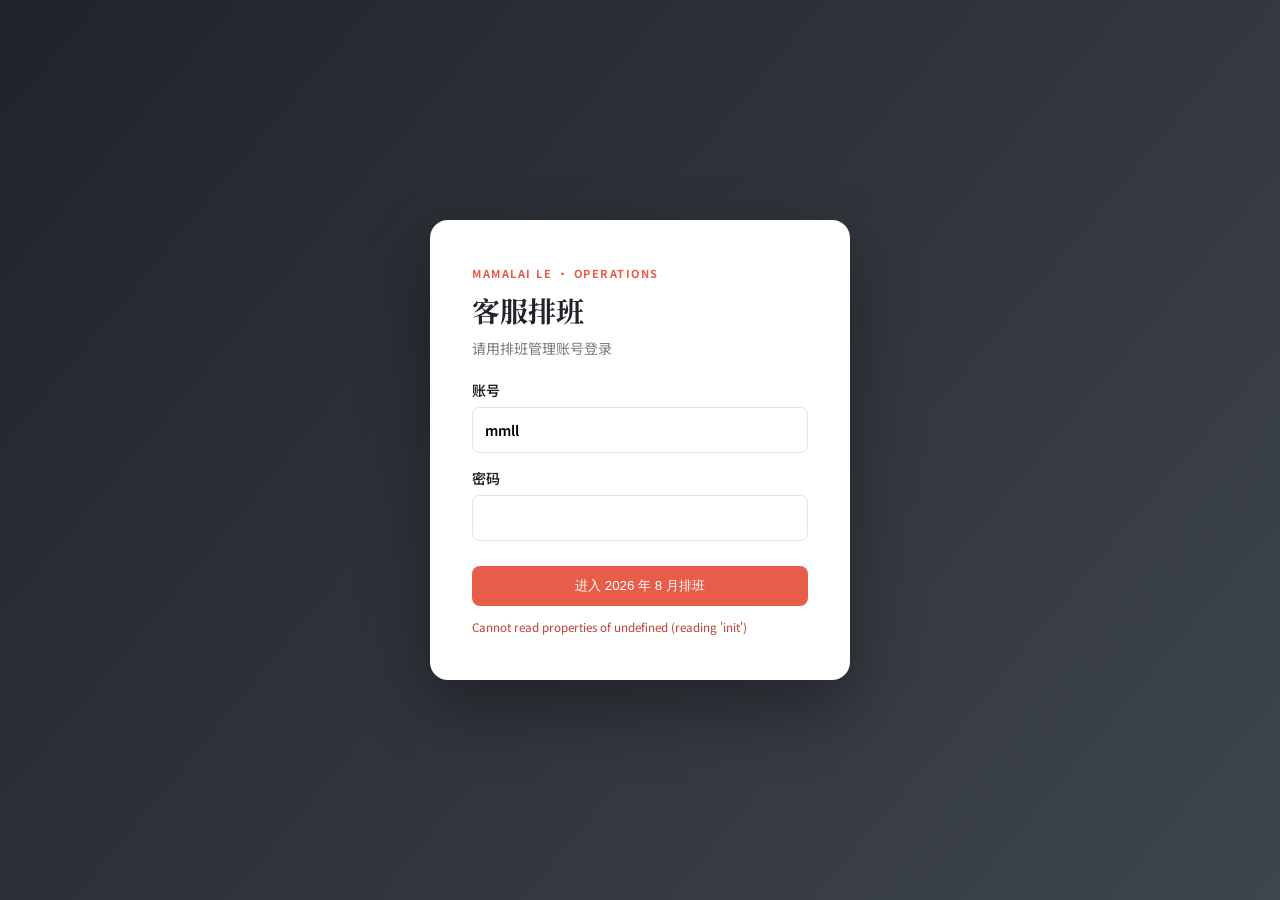
==== customer-schedule.html @ 947c59b3 "Add authenticated customer schedule SaaS for August 2026" ====
<!doctype html><html lang="zh-CN"><head><meta charset="UTF-8"/><meta name="viewport" content="width=device-width,initial-scale=1.0"/><title>客服排班｜妈妈来了</title><link rel="icon" href="data:,"/><link rel="stylesheet" href="./customer-schedule.css"/></head><body>
<div id="login" class="login"><form id="loginForm" class="login-card"><span class="eyebrow">MAMALAI LE · OPERATIONS</span><h1>客服排班</h1><p>请用排班管理账号登录</p><label>账号<input id="username" autocomplete="username" value="mmll" required/></label><label>密码<input id="password" type="password" autocomplete="current-password" required/></label><button>进入 2026 年 8 月排班</button><small id="loginMsg"></small></form></div>
<div id="app" hidden><aside class="sidebar"><a class="logo" href="./index.html"><b>排</b><span>排班调整<br/>工作台</span></a><a class="nav active" href="./customer-schedule.html">客服排班</a><a class="nav" href="./index.html">智能调整工作台</a><div class="months"><span>排班周期</span><button class="month active">2026 年 8 月<small>已导入</small></button><button class="month" disabled>2026 年 9 月<small>预留</small></button></div><div class="side-foot">CloudBase PostgreSQL<br/><button id="signout">退出登录</button></div></aside>
<main><header><div><span class="eyebrow">CUSTOMER SERVICE SCHEDULING</span><h1>2026 年 8 月客服排班</h1><p id="sourceHint">正在读取已归档的源排班…</p></div><div class="head-actions"><span id="saveState" class="state">只读核对中</span><button id="auditBtn" class="ghost">操作记录</button><button id="editBtn">进入编辑模式</button><button id="saveBtn" hidden>保存本次调整</button></div></header>
<section class="metrics" id="metrics"></section><section class="toolbar"><div class="legend"><i class="early"></i>早班 <i class="middle"></i>中班 <i class="night"></i>晚班 <i class="rest"></i>休息</div><div id="editor" hidden><span>集中切换为</span><button data-shift="早班">早班</button><button data-shift="中班">中班</button><button data-shift="晚班">晚班</button><button data-shift="休息">休息</button><em>点选一个班次后，点击多个格子；保存后写入操作记录。</em></div></section>
<section class="table-card"><div class="table-scroll"><table id="schedule"></table></div></section><p class="note">源表：飞书《2026武汉排班表》· 2026 年 8 月（版本 7456）。郭玉婷 8 月 1–2 日为空班，按源表原样保留。</p>
</main></div><dialog id="auditDialog"><div class="dialog-head"><div><span class="eyebrow">AUDIT TRAIL</span><h2>操作记录</h2></div><button id="closeAudit" class="ghost">关闭</button></div><div id="auditList"></div></dialog>
<script src="https://static.cloudbase.net/cloudbase-js-sdk/2.28.6/cloudbase.full.js"></script><script src="./customer-schedule.js"></script></body></html>
---- customer-schedule.css ----
@import url('https://fonts.googleapis.com/css2?family=Noto+Sans+SC:wght@400;500;600;700&family=Noto+Serif+SC:wght@700&display=swap');
:root{--ink:#20242a;--muted:#787b80;--paper:#fff;--bg:#f8f7f4;--line:#e7e4de;--coral:#e85d4a;--early:#ddf1ea;--middle:#fde9c9;--night:#dce8f7;--rest:#eef0f2}*{box-sizing:border-box}body{margin:0;background:var(--bg);color:var(--ink);font:14px 'Noto Sans SC',sans-serif}.login{min-height:100vh;display:grid;place-items:center;background:linear-gradient(130deg,#20242a,#3f454d)}.login-card{width:min(420px,90vw);padding:42px;background:#fff;border-radius:18px;box-shadow:0 30px 70px #0005}.eyebrow{font-size:11px;letter-spacing:1.5px;color:var(--coral);font-weight:700}.login h1,header h1{font-family:'Noto Serif SC',serif;margin:8px 0}.login p,header p{color:var(--muted);margin:0 0 22px}.login label{display:grid;gap:7px;margin:15px 0;font-weight:600}.login input{padding:12px;border:1px solid var(--line);border-radius:8px;font:inherit}.login button,#editBtn,#saveBtn{border:0;background:var(--coral);color:#fff;border-radius:8px;padding:11px 16px;font:600 14px inherit;cursor:pointer;width:100%;margin-top:10px}.login small{display:block;margin-top:12px;color:#c23d31;min-height:20px}.sidebar{position:fixed;inset:0 auto 0 0;width:224px;padding:20px 14px;background:#20242a;color:#eff0ef;display:flex;flex-direction:column}.logo{color:#fff;text-decoration:none;display:flex;align-items:center;gap:10px;line-height:1.3;font-weight:600;margin:4px 7px 35px}.logo b{background:var(--coral);padding:9px 12px;border-radius:8px;font-size:19px}.nav,.month{border:0;background:transparent;color:#c5c9cc;text-align:left;border-radius:8px;padding:12px;text-decoration:none;cursor:pointer;font:inherit;margin:2px 0}.nav.active,.nav:hover,.month.active{background:#ffffff16;color:white}.months{margin:28px 7px}.months>span{font-size:11px;letter-spacing:1px;color:#91979c}.month{display:block;width:100%;margin-top:6px}.month small{float:right;color:#92999e}.side-foot{margin-top:auto;color:#91979c;font-size:11px;padding:7px}.side-foot button{border:0;background:none;color:#fff;padding:8px 0;cursor:pointer}main{margin-left:224px;padding:34px 38px;min-width:980px}header{display:flex;justify-content:space-between;align-items:start;margin-bottom:25px}header h1{font-size:29px}.head-actions{display:flex;gap:10px;align-items:center}.state{background:#eceae5;color:#555;padding:8px 11px;border-radius:99px;font-size:12px}.state.edit{background:#ffe2dc;color:#ad382c}.ghost{border:1px solid var(--line);background:white;border-radius:8px;padding:9px 13px;cursor:pointer;font:inherit}#editBtn,#saveBtn{width:auto;margin:0}.metrics{display:grid;grid-template-columns:repeat(4,1fr);gap:12px;margin-bottom:17px}.metric{background:white;border:1px solid var(--line);padding:15px 17px;border-radius:12px}.metric b{font-size:24px;display:block;margin:4px 0}.metric span{color:var(--muted);font-size:12px}.toolbar{display:flex;justify-content:space-between;align-items:center;margin:13px 0}.legend{display:flex;gap:8px;align-items:center;color:#666}.legend i{width:15px;height:15px;border-radius:4px;margin-left:10px}.early{background:var(--early)}.middle{background:var(--middle)}.night{background:var(--night)}.rest{background:var(--rest)}#editor{background:#fff1ee;border:1px solid #ffd7d0;border-radius:9px;padding:8px 10px;display:flex;gap:7px;align-items:center}#editor button{border:1px solid #ddd;background:white;border-radius:5px;padding:5px 7px;cursor:pointer}#editor button.selected{border-color:var(--coral);color:var(--coral);font-weight:bold}#editor em{font-size:11px;color:#92625c;font-style:normal}.table-card{background:#fff;border:1px solid var(--line);border-radius:13px;overflow:hidden}.table-scroll{overflow:auto;max-height:calc(100vh - 285px)}table{border-collapse:separate;border-spacing:0;min-width:1610px;width:100%;font-size:12px}th,td{border-right:1px solid #eee;border-bottom:1px solid #eee;text-align:center;padding:9px 5px;white-space:nowrap}thead th{background:#faf9f6;position:sticky;top:0;z-index:3;font-weight:600}th:first-child,td:first-child{position:sticky;left:0;z-index:2;background:#fff;text-align:left;padding-left:16px;min-width:112px}thead th:first-child{z-index:4;background:#faf9f6}.role-row td{background:#f5f3ef!important;color:#74706b;font-weight:bold;text-align:left;padding-left:16px}.shift{cursor:pointer}.shift[data-shift="早班"]{background:var(--early)}.shift[data-shift="中班"]{background:var(--middle)}.shift[data-shift="晚班"]{background:var(--night)}.shift[data-shift="休息"],.shift[data-shift=""]{background:var(--rest);color:#71767b}.shift.changed{outline:2px solid var(--coral);outline-offset:-2px}.note{color:#85817b;font-size:12px}dialog{border:0;border-radius:14px;padding:24px;width:min(720px,90vw);box-shadow:0 30px 90px #0005}.dialog-head{display:flex;justify-content:space-between;align-items:start;border-bottom:1px solid var(--line);padding-bottom:12px}.dialog-head h2{margin:3px 0}.audit{padding:15px 0;border-bottom:1px solid var(--line)}.audit b{display:block}.audit small{color:var(--muted);display:block;margin-top:3px}.audit code{display:block;background:#f6f5f2;padding:7px;margin-top:7px;white-space:pre-wrap;color:#555}@media(max-width:1050px){.sidebar{width:72px}.logo span,.nav:not(.active),.months,.side-foot{display:none}.logo{margin:4px 0 30px}.nav{font-size:0;text-align:center}.nav.active:after{content:'客服';font-size:12px}main{margin-left:72px;padding:25px 20px}}
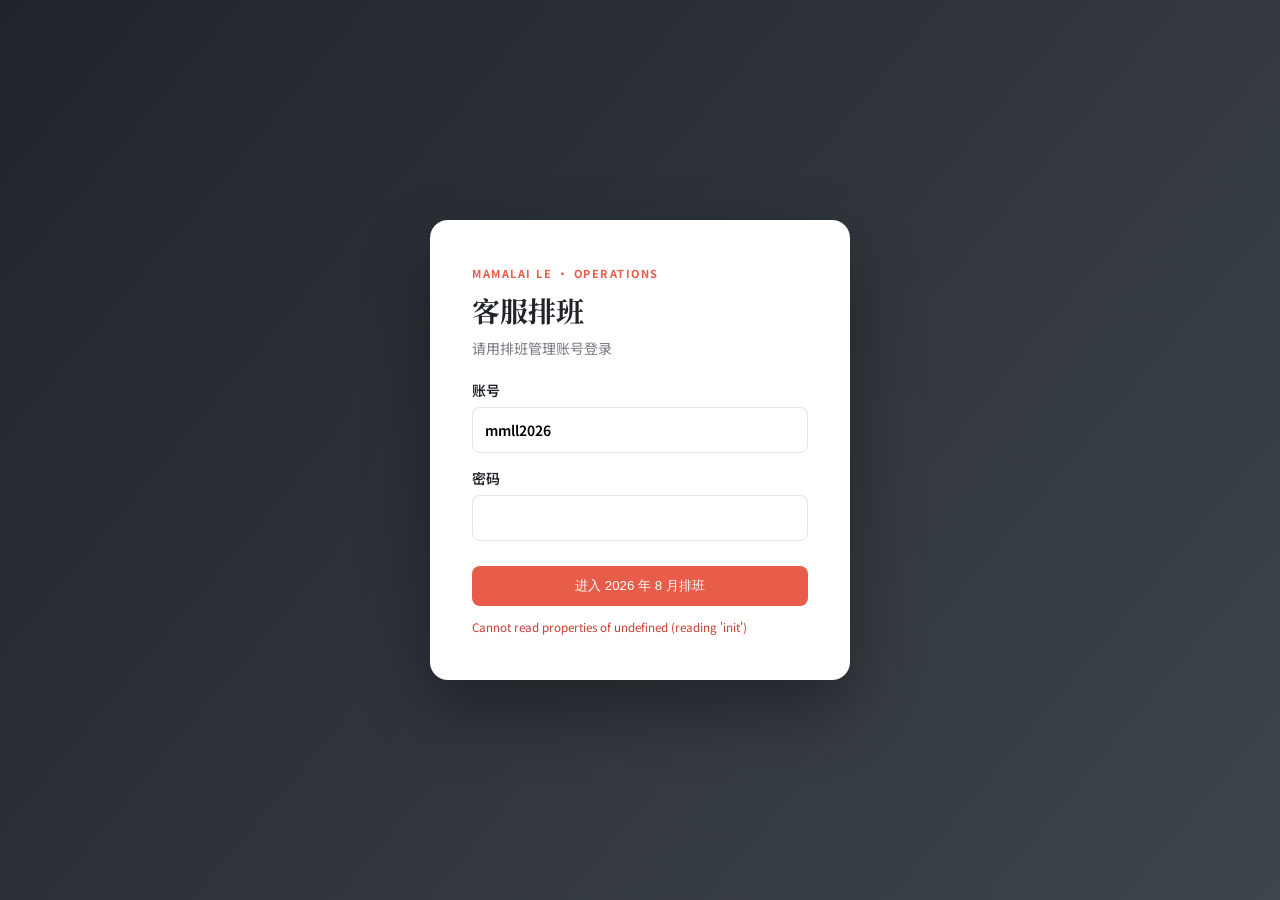
==== commit e6a750a3: "Use current CloudBase publishable key for scheduler login" ====
--- a/customer-schedule.html
+++ b/customer-schedule.html
@@ -1,8 +1,8 @@
 <!doctype html><html lang="zh-CN"><head><meta charset="UTF-8"/><meta name="viewport" content="width=device-width,initial-scale=1.0"/><title>客服排班｜妈妈来了</title><link rel="icon" href="data:,"/><link rel="stylesheet" href="./customer-schedule.css"/></head><body>
-<div id="login" class="login"><form id="loginForm" class="login-card"><span class="eyebrow">MAMALAI LE · OPERATIONS</span><h1>客服排班</h1><p>请用排班管理账号登录</p><label>账号<input id="username" autocomplete="username" value="mmll" required/></label><label>密码<input id="password" type="password" autocomplete="current-password" required/></label><button>进入 2026 年 8 月排班</button><small id="loginMsg"></small></form></div>
+<div id="login" class="login"><form id="loginForm" class="login-card"><span class="eyebrow">MAMALAI LE · OPERATIONS</span><h1>客服排班</h1><p>请用排班管理账号登录</p><label>账号<input id="username" autocomplete="username" value="mmll2026" required/></label><label>密码<input id="password" type="password" autocomplete="current-password" required/></label><button>进入 2026 年 8 月排班</button><small id="loginMsg"></small></form></div>
 <div id="app" hidden><aside class="sidebar"><a class="logo" href="./index.html"><b>排</b><span>排班调整<br/>工作台</span></a><a class="nav active" href="./customer-schedule.html">客服排班</a><a class="nav" href="./index.html">智能调整工作台</a><div class="months"><span>排班周期</span><button class="month active">2026 年 8 月<small>已导入</small></button><button class="month" disabled>2026 年 9 月<small>预留</small></button></div><div class="side-foot">CloudBase PostgreSQL<br/><button id="signout">退出登录</button></div></aside>
 <main><header><div><span class="eyebrow">CUSTOMER SERVICE SCHEDULING</span><h1>2026 年 8 月客服排班</h1><p id="sourceHint">正在读取已归档的源排班…</p></div><div class="head-actions"><span id="saveState" class="state">只读核对中</span><button id="auditBtn" class="ghost">操作记录</button><button id="editBtn">进入编辑模式</button><button id="saveBtn" hidden>保存本次调整</button></div></header>
 <section class="metrics" id="metrics"></section><section class="toolbar"><div class="legend"><i class="early"></i>早班 <i class="middle"></i>中班 <i class="night"></i>晚班 <i class="rest"></i>休息</div><div id="editor" hidden><span>集中切换为</span><button data-shift="早班">早班</button><button data-shift="中班">中班</button><button data-shift="晚班">晚班</button><button data-shift="休息">休息</button><em>点选一个班次后，点击多个格子；保存后写入操作记录。</em></div></section>
 <section class="table-card"><div class="table-scroll"><table id="schedule"></table></div></section><p class="note">源表：飞书《2026武汉排班表》· 2026 年 8 月（版本 7456）。郭玉婷 8 月 1–2 日为空班，按源表原样保留。</p>
 </main></div><dialog id="auditDialog"><div class="dialog-head"><div><span class="eyebrow">AUDIT TRAIL</span><h2>操作记录</h2></div><button id="closeAudit" class="ghost">关闭</button></div><div id="auditList"></div></dialog>
-<script src="https://static.cloudbase.net/cloudbase-js-sdk/2.28.6/cloudbase.full.js"></script><script src="./customer-schedule.js"></script></body></html>
+<script src="https://static.cloudbase.net/cloudbase-js-sdk/2.28.6/cloudbase.full.js"></script><script src="./cloudbase-config.js"></script><script src="./customer-schedule.js"></script></body></html>
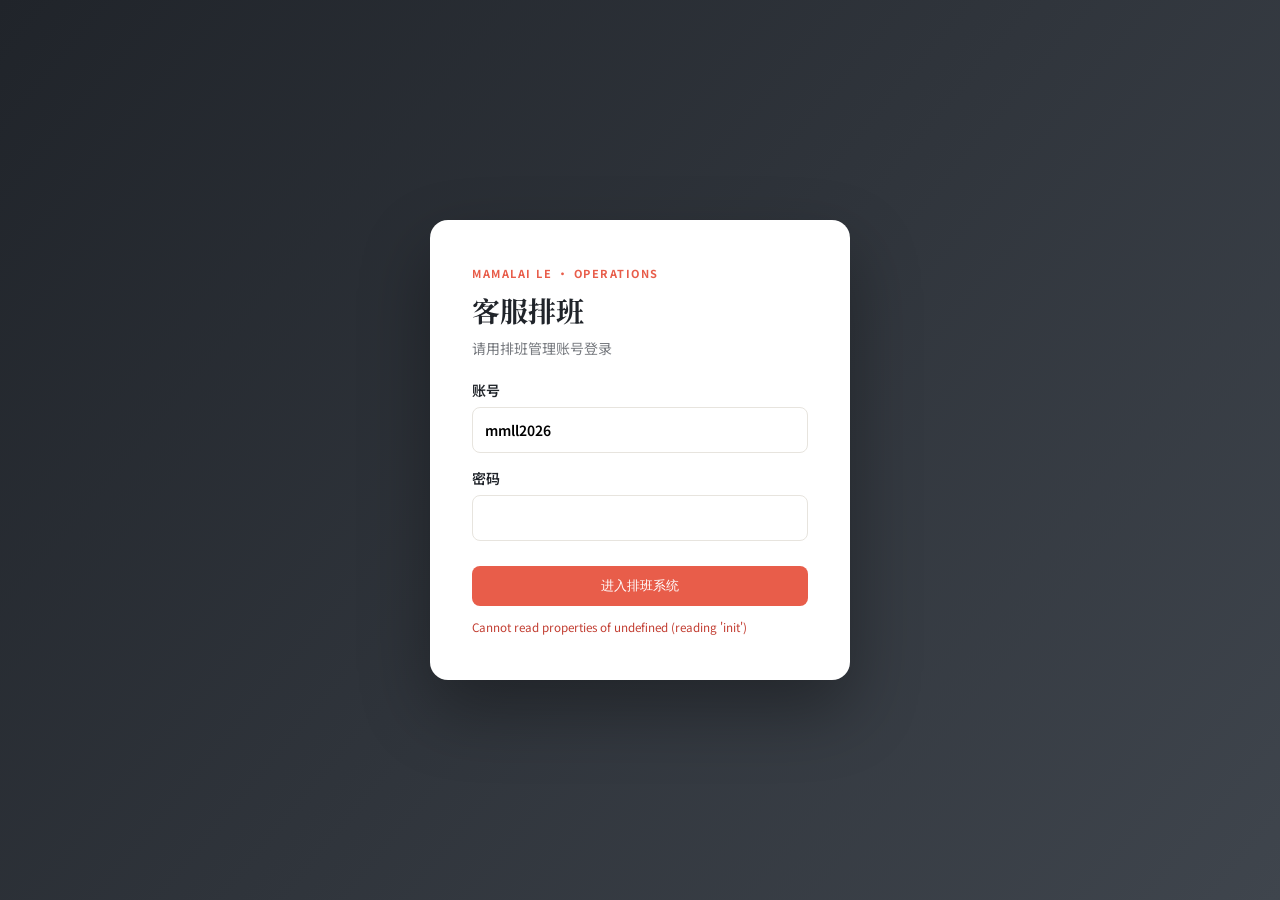
==== commit 3e44de7a: "Update scheduler login call to action" ====
--- a/customer-schedule.html
+++ b/customer-schedule.html
@@ -1,5 +1,5 @@
 <!doctype html><html lang="zh-CN"><head><meta charset="UTF-8"/><meta name="viewport" content="width=device-width,initial-scale=1.0"/><title>客服排班｜妈妈来了</title><link rel="icon" href="data:,"/><link rel="stylesheet" href="./customer-schedule.css"/></head><body>
-<div id="login" class="login"><form id="loginForm" class="login-card"><span class="eyebrow">MAMALAI LE · OPERATIONS</span><h1>客服排班</h1><p>请用排班管理账号登录</p><label>账号<input id="username" autocomplete="username" value="mmll2026" required/></label><label>密码<input id="password" type="password" autocomplete="current-password" required/></label><button>进入 2026 年 8 月排班</button><small id="loginMsg"></small></form></div>
+<div id="login" class="login"><form id="loginForm" class="login-card"><span class="eyebrow">MAMALAI LE · OPERATIONS</span><h1>客服排班</h1><p>请用排班管理账号登录</p><label>账号<input id="username" autocomplete="username" value="mmll2026" required/></label><label>密码<input id="password" type="password" autocomplete="current-password" required/></label><button>进入排班系统</button><small id="loginMsg"></small></form></div>
 <div id="app" hidden><aside class="sidebar"><a class="logo" href="./index.html"><b>排</b><span>排班调整<br/>工作台</span></a><a class="nav active" href="./customer-schedule.html">客服排班</a><a class="nav" href="./index.html">智能调整工作台</a><div class="months"><span>排班周期</span><button class="month active">2026 年 8 月<small>已导入</small></button><button class="month" disabled>2026 年 9 月<small>预留</small></button></div><div class="side-foot">CloudBase PostgreSQL<br/><button id="signout">退出登录</button></div></aside>
 <main><header><div><span class="eyebrow">CUSTOMER SERVICE SCHEDULING</span><h1>2026 年 8 月客服排班</h1><p id="sourceHint">正在读取已归档的源排班…</p></div><div class="head-actions"><span id="saveState" class="state">只读核对中</span><button id="auditBtn" class="ghost">操作记录</button><button id="editBtn">进入编辑模式</button><button id="saveBtn" hidden>保存本次调整</button></div></header>
 <section class="metrics" id="metrics"></section><section class="toolbar"><div class="legend"><i class="early"></i>早班 <i class="middle"></i>中班 <i class="night"></i>晚班 <i class="rest"></i>休息</div><div id="editor" hidden><span>集中切换为</span><button data-shift="早班">早班</button><button data-shift="中班">中班</button><button data-shift="晚班">晚班</button><button data-shift="休息">休息</button><em>点选一个班次后，点击多个格子；保存后写入操作记录。</em></div></section>
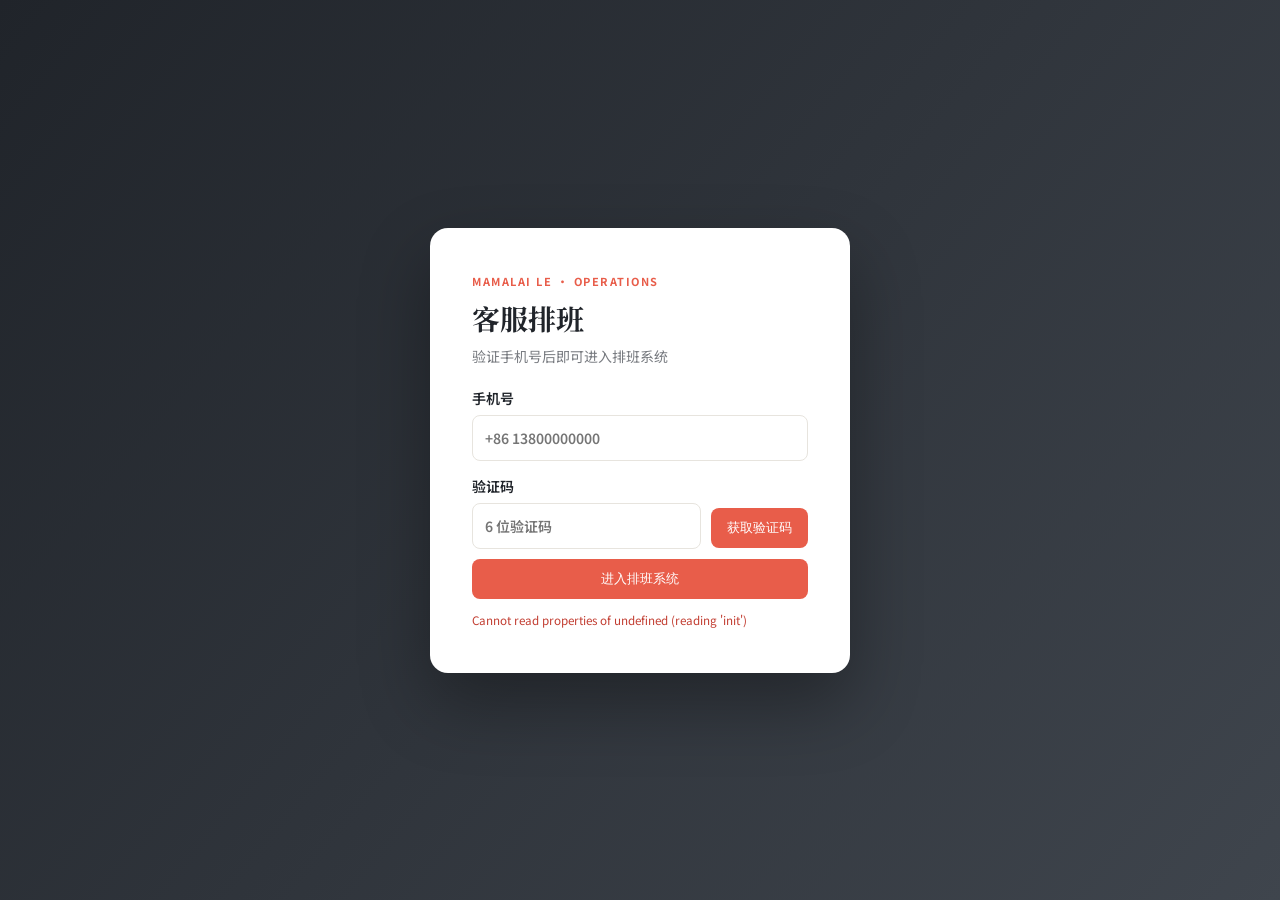
==== commit 7ad264f6: "Enable SMS verification login for scheduler" ====
--- a/customer-schedule.html
+++ b/customer-schedule.html
@@ -1,5 +1,5 @@
 <!doctype html><html lang="zh-CN"><head><meta charset="UTF-8"/><meta name="viewport" content="width=device-width,initial-scale=1.0"/><title>客服排班｜妈妈来了</title><link rel="icon" href="data:,"/><link rel="stylesheet" href="./customer-schedule.css"/></head><body>
-<div id="login" class="login"><form id="loginForm" class="login-card"><span class="eyebrow">MAMALAI LE · OPERATIONS</span><h1>客服排班</h1><p>请用排班管理账号登录</p><label>账号<input id="username" autocomplete="username" value="mmll2026" required/></label><label>密码<input id="password" type="password" autocomplete="current-password" required/></label><button>进入排班系统</button><small id="loginMsg"></small></form></div>
+<div id="login" class="login"><form id="loginForm" class="login-card"><span class="eyebrow">MAMALAI LE · OPERATIONS</span><h1>客服排班</h1><p>验证手机号后即可进入排班系统</p><label>手机号<input id="phone" inputmode="tel" autocomplete="tel" placeholder="+86 13800000000" required/></label><div class="code-row"><label>验证码<input id="code" inputmode="numeric" autocomplete="one-time-code" placeholder="6 位验证码" required/></label><button id="sendCode" type="button">获取验证码</button></div><button>进入排班系统</button><small id="loginMsg"></small></form></div>
 <div id="app" hidden><aside class="sidebar"><a class="logo" href="./index.html"><b>排</b><span>排班调整<br/>工作台</span></a><a class="nav active" href="./customer-schedule.html">客服排班</a><a class="nav" href="./index.html">智能调整工作台</a><div class="months"><span>排班周期</span><button class="month active">2026 年 8 月<small>已导入</small></button><button class="month" disabled>2026 年 9 月<small>预留</small></button></div><div class="side-foot">CloudBase PostgreSQL<br/><button id="signout">退出登录</button></div></aside>
 <main><header><div><span class="eyebrow">CUSTOMER SERVICE SCHEDULING</span><h1>2026 年 8 月客服排班</h1><p id="sourceHint">正在读取已归档的源排班…</p></div><div class="head-actions"><span id="saveState" class="state">只读核对中</span><button id="auditBtn" class="ghost">操作记录</button><button id="editBtn">进入编辑模式</button><button id="saveBtn" hidden>保存本次调整</button></div></header>
 <section class="metrics" id="metrics"></section><section class="toolbar"><div class="legend"><i class="early"></i>早班 <i class="middle"></i>中班 <i class="night"></i>晚班 <i class="rest"></i>休息</div><div id="editor" hidden><span>集中切换为</span><button data-shift="早班">早班</button><button data-shift="中班">中班</button><button data-shift="晚班">晚班</button><button data-shift="休息">休息</button><em>点选一个班次后，点击多个格子；保存后写入操作记录。</em></div></section>
--- a/customer-schedule.css
+++ b/customer-schedule.css
@@ -1,2 +1,3 @@
 @import url('https://fonts.googleapis.com/css2?family=Noto+Sans+SC:wght@400;500;600;700&family=Noto+Serif+SC:wght@700&display=swap');
 :root{--ink:#20242a;--muted:#787b80;--paper:#fff;--bg:#f8f7f4;--line:#e7e4de;--coral:#e85d4a;--early:#ddf1ea;--middle:#fde9c9;--night:#dce8f7;--rest:#eef0f2}*{box-sizing:border-box}body{margin:0;background:var(--bg);color:var(--ink);font:14px 'Noto Sans SC',sans-serif}.login{min-height:100vh;display:grid;place-items:center;background:linear-gradient(130deg,#20242a,#3f454d)}.login-card{width:min(420px,90vw);padding:42px;background:#fff;border-radius:18px;box-shadow:0 30px 70px #0005}.eyebrow{font-size:11px;letter-spacing:1.5px;color:var(--coral);font-weight:700}.login h1,header h1{font-family:'Noto Serif SC',serif;margin:8px 0}.login p,header p{color:var(--muted);margin:0 0 22px}.login label{display:grid;gap:7px;margin:15px 0;font-weight:600}.login input{padding:12px;border:1px solid var(--line);border-radius:8px;font:inherit}.login button,#editBtn,#saveBtn{border:0;background:var(--coral);color:#fff;border-radius:8px;padding:11px 16px;font:600 14px inherit;cursor:pointer;width:100%;margin-top:10px}.login small{display:block;margin-top:12px;color:#c23d31;min-height:20px}.sidebar{position:fixed;inset:0 auto 0 0;width:224px;padding:20px 14px;background:#20242a;color:#eff0ef;display:flex;flex-direction:column}.logo{color:#fff;text-decoration:none;display:flex;align-items:center;gap:10px;line-height:1.3;font-weight:600;margin:4px 7px 35px}.logo b{background:var(--coral);padding:9px 12px;border-radius:8px;font-size:19px}.nav,.month{border:0;background:transparent;color:#c5c9cc;text-align:left;border-radius:8px;padding:12px;text-decoration:none;cursor:pointer;font:inherit;margin:2px 0}.nav.active,.nav:hover,.month.active{background:#ffffff16;color:white}.months{margin:28px 7px}.months>span{font-size:11px;letter-spacing:1px;color:#91979c}.month{display:block;width:100%;margin-top:6px}.month small{float:right;color:#92999e}.side-foot{margin-top:auto;color:#91979c;font-size:11px;padding:7px}.side-foot button{border:0;background:none;color:#fff;padding:8px 0;cursor:pointer}main{margin-left:224px;padding:34px 38px;min-width:980px}header{display:flex;justify-content:space-between;align-items:start;margin-bottom:25px}header h1{font-size:29px}.head-actions{display:flex;gap:10px;align-items:center}.state{background:#eceae5;color:#555;padding:8px 11px;border-radius:99px;font-size:12px}.state.edit{background:#ffe2dc;color:#ad382c}.ghost{border:1px solid var(--line);background:white;border-radius:8px;padding:9px 13px;cursor:pointer;font:inherit}#editBtn,#saveBtn{width:auto;margin:0}.metrics{display:grid;grid-template-columns:repeat(4,1fr);gap:12px;margin-bottom:17px}.metric{background:white;border:1px solid var(--line);padding:15px 17px;border-radius:12px}.metric b{font-size:24px;display:block;margin:4px 0}.metric span{color:var(--muted);font-size:12px}.toolbar{display:flex;justify-content:space-between;align-items:center;margin:13px 0}.legend{display:flex;gap:8px;align-items:center;color:#666}.legend i{width:15px;height:15px;border-radius:4px;margin-left:10px}.early{background:var(--early)}.middle{background:var(--middle)}.night{background:var(--night)}.rest{background:var(--rest)}#editor{background:#fff1ee;border:1px solid #ffd7d0;border-radius:9px;padding:8px 10px;display:flex;gap:7px;align-items:center}#editor button{border:1px solid #ddd;background:white;border-radius:5px;padding:5px 7px;cursor:pointer}#editor button.selected{border-color:var(--coral);color:var(--coral);font-weight:bold}#editor em{font-size:11px;color:#92625c;font-style:normal}.table-card{background:#fff;border:1px solid var(--line);border-radius:13px;overflow:hidden}.table-scroll{overflow:auto;max-height:calc(100vh - 285px)}table{border-collapse:separate;border-spacing:0;min-width:1610px;width:100%;font-size:12px}th,td{border-right:1px solid #eee;border-bottom:1px solid #eee;text-align:center;padding:9px 5px;white-space:nowrap}thead th{background:#faf9f6;position:sticky;top:0;z-index:3;font-weight:600}th:first-child,td:first-child{position:sticky;left:0;z-index:2;background:#fff;text-align:left;padding-left:16px;min-width:112px}thead th:first-child{z-index:4;background:#faf9f6}.role-row td{background:#f5f3ef!important;color:#74706b;font-weight:bold;text-align:left;padding-left:16px}.shift{cursor:pointer}.shift[data-shift="早班"]{background:var(--early)}.shift[data-shift="中班"]{background:var(--middle)}.shift[data-shift="晚班"]{background:var(--night)}.shift[data-shift="休息"],.shift[data-shift=""]{background:var(--rest);color:#71767b}.shift.changed{outline:2px solid var(--coral);outline-offset:-2px}.note{color:#85817b;font-size:12px}dialog{border:0;border-radius:14px;padding:24px;width:min(720px,90vw);box-shadow:0 30px 90px #0005}.dialog-head{display:flex;justify-content:space-between;align-items:start;border-bottom:1px solid var(--line);padding-bottom:12px}.dialog-head h2{margin:3px 0}.audit{padding:15px 0;border-bottom:1px solid var(--line)}.audit b{display:block}.audit small{color:var(--muted);display:block;margin-top:3px}.audit code{display:block;background:#f6f5f2;padding:7px;margin-top:7px;white-space:pre-wrap;color:#555}@media(max-width:1050px){.sidebar{width:72px}.logo span,.nav:not(.active),.months,.side-foot{display:none}.logo{margin:4px 0 30px}.nav{font-size:0;text-align:center}.nav.active:after{content:'客服';font-size:12px}main{margin-left:72px;padding:25px 20px}}
+ .code-row{display:grid;grid-template-columns:1fr auto;gap:10px;align-items:end}.code-row label{margin:0}.code-row button{width:auto;margin:0 0 1px;white-space:nowrap}
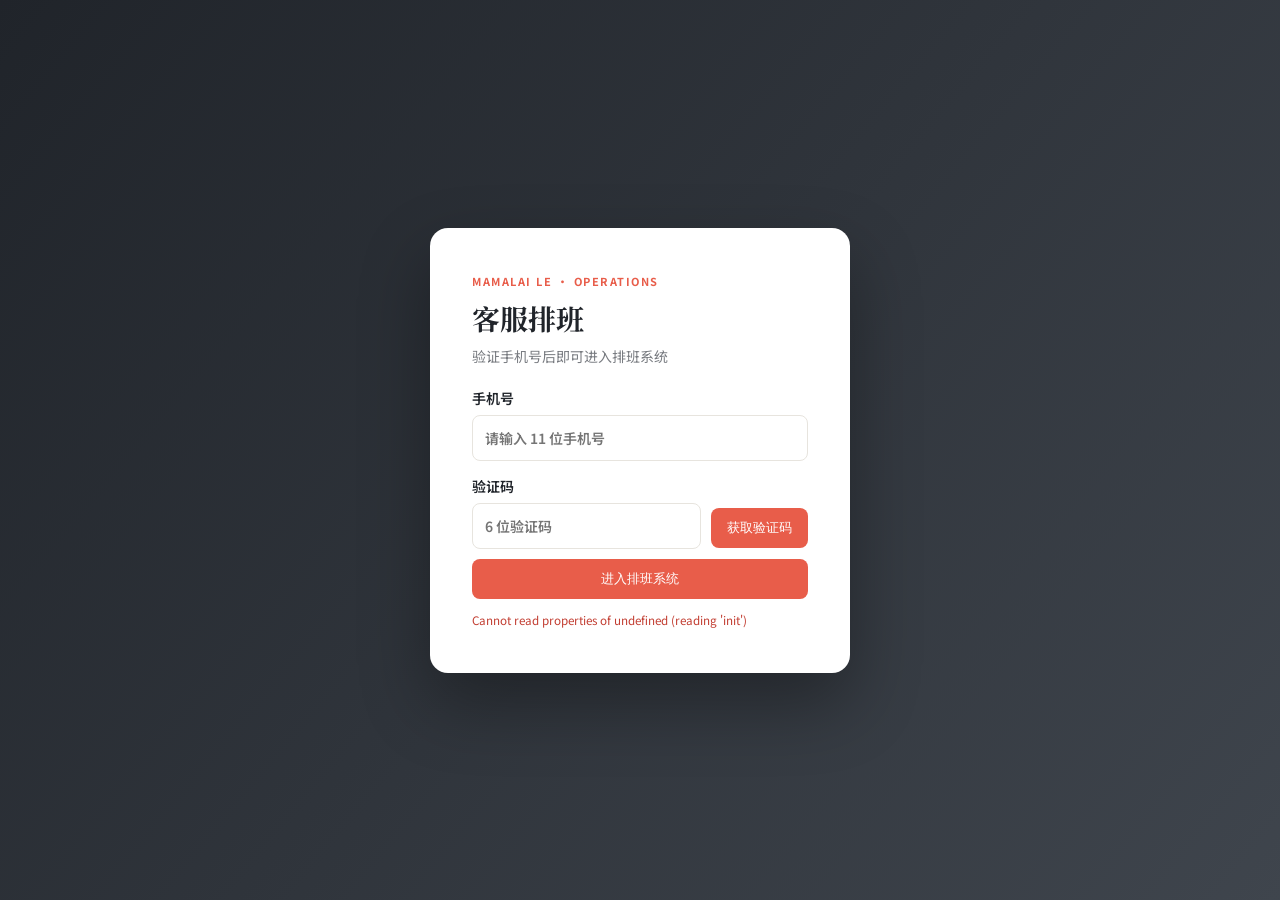
==== commit 72d69a53: "Simplify phone number entry" ====
--- a/customer-schedule.html
+++ b/customer-schedule.html
@@ -1,5 +1,5 @@
 <!doctype html><html lang="zh-CN"><head><meta charset="UTF-8"/><meta name="viewport" content="width=device-width,initial-scale=1.0"/><title>客服排班｜妈妈来了</title><link rel="icon" href="data:,"/><link rel="stylesheet" href="./customer-schedule.css"/></head><body>
-<div id="login" class="login"><form id="loginForm" class="login-card"><span class="eyebrow">MAMALAI LE · OPERATIONS</span><h1>客服排班</h1><p>验证手机号后即可进入排班系统</p><label>手机号<input id="phone" inputmode="tel" autocomplete="tel" placeholder="+86 13800000000" required/></label><div class="code-row"><label>验证码<input id="code" inputmode="numeric" autocomplete="one-time-code" placeholder="6 位验证码" required/></label><button id="sendCode" type="button">获取验证码</button></div><button>进入排班系统</button><small id="loginMsg"></small></form></div>
+<div id="login" class="login"><form id="loginForm" class="login-card"><span class="eyebrow">MAMALAI LE · OPERATIONS</span><h1>客服排班</h1><p>验证手机号后即可进入排班系统</p><label>手机号<input id="phone" inputmode="numeric" autocomplete="tel" maxlength="11" placeholder="请输入 11 位手机号" required/></label><div class="code-row"><label>验证码<input id="code" inputmode="numeric" autocomplete="one-time-code" placeholder="6 位验证码" required/></label><button id="sendCode" type="button">获取验证码</button></div><button>进入排班系统</button><small id="loginMsg"></small></form></div>
 <div id="app" hidden><aside class="sidebar"><a class="logo" href="./index.html"><b>排</b><span>排班调整<br/>工作台</span></a><a class="nav active" href="./customer-schedule.html">客服排班</a><a class="nav" href="./index.html">智能调整工作台</a><div class="months"><span>排班周期</span><button class="month active">2026 年 8 月<small>已导入</small></button><button class="month" disabled>2026 年 9 月<small>预留</small></button></div><div class="side-foot">CloudBase PostgreSQL<br/><button id="signout">退出登录</button></div></aside>
 <main><header><div><span class="eyebrow">CUSTOMER SERVICE SCHEDULING</span><h1>2026 年 8 月客服排班</h1><p id="sourceHint">正在读取已归档的源排班…</p></div><div class="head-actions"><span id="saveState" class="state">只读核对中</span><button id="auditBtn" class="ghost">操作记录</button><button id="editBtn">进入编辑模式</button><button id="saveBtn" hidden>保存本次调整</button></div></header>
 <section class="metrics" id="metrics"></section><section class="toolbar"><div class="legend"><i class="early"></i>早班 <i class="middle"></i>中班 <i class="night"></i>晚班 <i class="rest"></i>休息</div><div id="editor" hidden><span>集中切换为</span><button data-shift="早班">早班</button><button data-shift="中班">中班</button><button data-shift="晚班">晚班</button><button data-shift="休息">休息</button><em>点选一个班次后，点击多个格子；保存后写入操作记录。</em></div></section>
